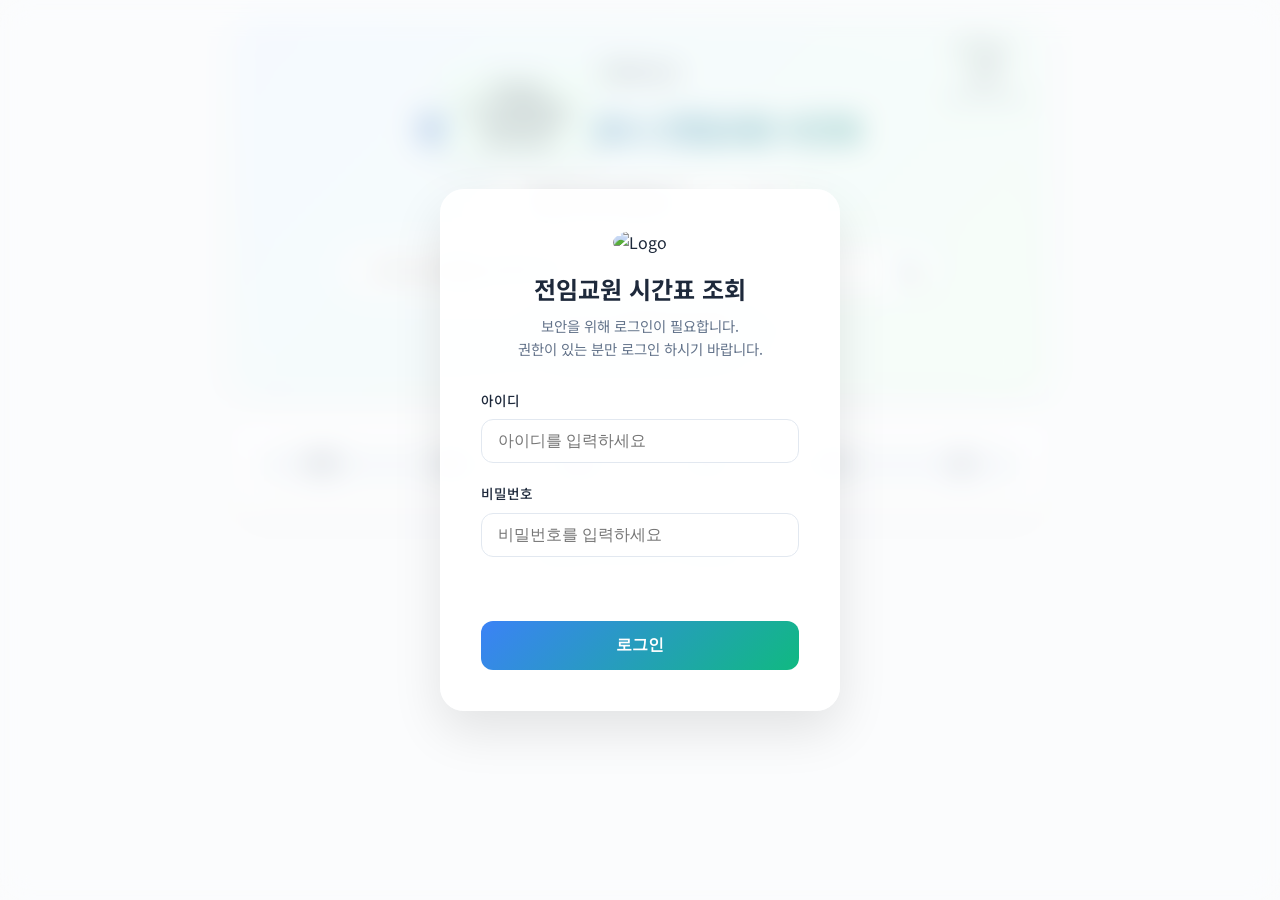
==== index.html @ 0ac0e01c "Relocate logout button to footer" ====
<!DOCTYPE html>
<html lang="ko">

<head>
    <meta charset="UTF-8">
    <meta name="viewport" content="width=device-width, initial-scale=1.0">
    <title>한세대학교 2026-1 전임교원 시간표</title>
    <link rel="stylesheet" href="style.css">
    <!-- Google Fonts: Noto Sans KR -->
    <link rel="preconnect" href="https://fonts.googleapis.com">
    <link rel="preconnect" href="https://fonts.gstatic.com" crossorigin>
    <link href="https://fonts.googleapis.com/css2?family=Noto+Sans+KR:wght@300;400;500;700&display=swap"
        rel="stylesheet">
    <script src="https://cdn.sheetjs.com/xlsx-latest/package/dist/xlsx.full.min.js"></script>
    <!-- Supabase JS Library -->
    <script src="https://cdn.jsdelivr.net/npm/@supabase/supabase-js@2"></script>
</head>

<body>
    <div class="app-container">
        <header>
            <div class="logo-wrapper">
                <div class="logo-container">
                    <div class="speech-bubble">안녕하세요.<br>저는 '한비(韓飛)'예요.<br>교수님들 시간표를<br>알려드릴께요.</div>
                    <img src="hanbi.gif" alt="한비 로고" class="logo">
                </div>
                <div class="qr-container" style="display: flex; flex-direction: column; align-items: center;">
                    <a href="committee.html" id="adminControls" style="display: none; font-size: 0.9rem; color: #2563eb; text-decoration: none; margin-bottom: 5px; font-weight: bold;">
                        ⚙️ Setting
                    </a>
                    <img src="https://api.qrserver.com/v1/create-qr-code/?size=100x100&data=https://prof-time-table.vercel.app/"
                        alt="QR 코드" class="qr-code">
                    <span>Scan for Live URL</span>
                </div>
            </div>
            <h1>한세대학교 2026-1 전임교원 시간표</h1>
            <div class="committee-select-wrapper">
                <div class="custom-select" id="committeeSelectContainer">
                    <div class="select-trigger" id="selectTrigger">-- 위원회 선택 (전체보기) --</div>
                    <div class="select-options" id="committeeOptions">
                        <!-- 옵션들이 여기에 생성됩니다 -->
                    </div>
                </div>
            </div>
            <div class="search-wrapper">
                <input type="text" id="nameSearch" placeholder="교수님 성함을 입력하세요" autocomplete="off">
                <div class="search-icon">🔍</div>
            </div>
            <p class="search-info">※ 한 칸 띄고 이름을 계속 입력하면,<br>여러 교수님이 검색됩니다.</p>

        </header>

        <main>
            <div class="table-container">
                <table id="timetable">
                    <thead>
                        <tr>
                            <th class="period-th">시간</th>
                            <th>월</th>
                            <th>화</th>
                            <th>수</th>
                            <th>목</th>
                            <th>금</th>
                        </tr>
                    </thead>
                    <tbody id="timetableBody">
                        <!-- Content will be generated by JavaScript -->
                    </tbody>
                </table>
            </div>
        </main>

        <footer>
            <button id="logoutBtn" class="logout-btn" style="display: none;">로그아웃</button>
            <p>All rights reserved Kim Young-Sam.</p>
        </footer>
    </div>

    <!-- Login Overlay -->
    <div id="loginOverlay" class="login-overlay">
        <div class="login-card">
            <div class="login-header">
                <img src="hanbi.gif" alt="Logo" class="login-logo">
                <h2>전임교원 시간표 조회</h2>
                <p>보안을 위해 로그인이 필요합니다.<br>권한이 있는 분만 로그인 하시기 바랍니다.</p>
            </div>
            <form id="loginForm">
                <div class="input-group">
                    <label for="username">아이디</label>
                    <input type="text" id="username" placeholder="아이디를 입력하세요" required>
                </div>
                <div class="input-group">
                    <label for="password">비밀번호</label>
                    <input type="password" id="password" placeholder="비밀번호를 입력하세요" required>
                </div>
                <div id="loginError" class="login-error"></div>
                <button type="submit" class="login-submit">로그인</button>
            </form>
        </div>
    </div>

    <script>
        // Cache busting for data.js
        document.write('<script src="data.js?v=' + new Date().getTime() + '"><\/script>');
    </script>
    <script src="script.js"></script>
</body>

</html>
---- style.css ----
:root {
    --primary-color: #3b82f6;
    --secondary-color: #10b981;
    --bg-color: #f8fafc;
    --card-bg: #ffffff;
    --text-main: #1e293b;
    --text-muted: #64748b;
    --border-color: #e2e8f0;
    --highlight-bg: #dcfce7;
    --highlight-text: #15803d;
    --header-bg: linear-gradient(135deg, #eff6ff 0%, #f0fdf4 100%);
}

* {
    margin: 0;
    padding: 0;
    box-sizing: border-box;
}

body {
    font-family: 'Noto Sans KR', sans-serif;
    background-color: var(--bg-color);
    color: var(--text-main);
    line-height: 1.6;
}

.app-container {
    max-width: 850px;
    margin: 0 auto;
    padding: 20px;
}

header {
    text-align: center;
    padding: 40px 20px;
    background: var(--header-bg);
    border-radius: 24px;
    margin-bottom: 30px;
    box-shadow: 0 4px 20px rgba(0, 0, 0, 0.05);
}

.logo-wrapper {
    position: relative; /* For absolute positioning of QR */
    display: flex;
    justify-content: center;
    align-items: center;
    max-width: 800px;
    margin: 0 auto 20px;
}

.logo-container {
    flex: 0 0 auto;
    position: relative; /* For speech bubble positioning */
}

.logo {
    width: 130px;
    height: auto;
    border-radius: 50%;
    animation: bounce 2s infinite ease-in-out;
    position: relative;
    z-index: 2;
}

.speech-bubble {
    position: absolute;
    right: 110%; /* Move to the left of the logo */
    top: 10px;
    background: #ecfdf5; /* Light emerald green */
    border-radius: 18px;
    padding: 10px 16px;
    width: max-content;
    max-width: 180px;
    font-size: 0.75rem; /* Smaller font */
    font-weight: 500;
    color: var(--text-main);
    box-shadow: 0 10px 25px rgba(0, 0, 0, 0.08);
    text-align: center;
    line-height: 1.4;
    animation: float 3s infinite ease-in-out;
    z-index: 1;
    border: 1px solid rgba(16, 185, 129, 0.15); /* Tinted border */
}

.speech-bubble::after {
    content: '';
    position: absolute;
    right: -10px;
    top: 20px;
    width: 0;
    height: 0;
    border-top: 10px solid transparent;
    border-bottom: 10px solid transparent;
    border-left: 10px solid #ecfdf5;
}

@keyframes float {
    0%, 100% { transform: translateY(0) translateX(0); }
    50% { transform: translateY(-5px) translateX(-2px); }
}

.qr-container {
    position: absolute;
    right: 0;
    display: flex;
    flex-direction: column;
    align-items: center;
    gap: 2px;
}

.qr-code {
    width: 50px;
    height: 50px;
}

.qr-container span {
    font-size: 0.6rem;
    color: var(--text-muted);
}

@keyframes bounce {
    0%, 100% { transform: translateY(0); }
    50% { transform: translateY(-10px); }
}

h1 {
    font-size: 1.8rem;
    font-weight: 700;
    margin-bottom: 25px;
    background: linear-gradient(90deg, #1d4ed8, #059669);
    -webkit-background-clip: text;
    background-clip: text;
    -webkit-text-fill-color: transparent;
}

.search-wrapper {
    position: relative;
    max-width: 600px;
    margin: 0 auto 10px;
}

.committee-select-wrapper {
    max-width: 300px;
    margin: 0 auto 15px;
    position: relative;
    z-index: 1000;
}

.custom-select {
    position: relative;
    width: 100%;
    font-family: inherit;
}

.select-trigger {
    padding: 12px 20px;
    border: 1.5px solid var(--border-color);
    border-radius: 12px;
    font-size: 1rem;
    background-color: #fff;
    cursor: pointer;
    transition: all 0.3s ease;
    display: flex;
    justify-content: space-between;
    align-items: center;
}

.select-trigger::after {
    content: '▼';
    font-size: 0.8rem;
    color: var(--text-muted);
    transition: transform 0.3s ease;
}

.custom-select.open .select-trigger::after {
    transform: rotate(180deg);
}

.custom-select.open .select-trigger {
    border-color: var(--primary-color);
    box-shadow: 0 0 0 4px rgba(59, 130, 246, 0.1);
}

.select-options {
    position: absolute;
    top: calc(100% + 5px);
    left: 0;
    right: 0;
    background: #fff;
    border: 1px solid var(--border-color);
    border-radius: 12px;
    box-shadow: 0 10px 25px rgba(0, 0, 0, 0.1);
    max-height: 300px;
    overflow-y: auto;
    display: none;
    z-index: 1001;
    animation: fadeIn 0.2s ease-out;
}

@keyframes fadeIn {
    from { opacity: 0; transform: translateY(-10px); }
    to { opacity: 1; transform: translateY(0); }
}

.custom-select.open .select-options {
    display: block;
}

.select-option {
    padding: 12px 20px;
    cursor: pointer;
    transition: background 0.2s;
    font-size: 0.95rem;
    text-align: left;
}

.select-option:hover {
    background-color: #f1f5f9;
}

.select-option.active {
    background-color: #eff6ff;
    color: var(--primary-color);
    font-weight: 500;
}

.select-option:first-child { border-top-left-radius: 12px; border-top-right-radius: 12px; }
.select-option:last-child { border-bottom-left-radius: 12px; border-bottom-right-radius: 12px; }

#nameSearch {
    width: 100%;
    padding: 15px 25px;
    padding-right: 50px;
    border: 2px solid var(--border-color);
    border-radius: 50px;
    font-size: 1.1rem;
    outline: none;
    transition: all 0.3s ease;
    background: rgba(255, 255, 255, 0.8);
    backdrop-filter: blur(10px);
}

#nameSearch:focus {
    border-color: var(--primary-color);
    box-shadow: 0 0 15px rgba(59, 130, 246, 0.2);
    transform: translateY(-2px);
}

.search-icon {
    position: absolute;
    right: 20px;
    top: 50%;
    transform: translateY(-50%);
    font-size: 1.2rem;
    color: var(--text-muted);
}

.search-info {
    margin-top: 12px;
    font-size: 0.85rem;
    color: var(--text-muted);
    font-weight: 400;
}

main {
    background: var(--card-bg);
    border-radius: 20px;
    padding: 20px;
    box-shadow: 0 10px 30px rgba(0, 0, 0, 0.03);
    overflow-x: auto;
}

.table-container {
    width: 100%;
}

table {
    width: auto;
    margin: 0 auto;
    border-collapse: separate;
    border-spacing: 0;
}

th {
    background: #f1f5f9;
    padding: 6px;
    font-weight: 500;
    text-align: center;
    border-bottom: 2px solid var(--border-color);
    border-right: 1px solid var(--border-color);
    position: sticky;
    top: 0;
}

th:first-child { border-top-left-radius: 12px; }
th:last-child { 
    border-top-right-radius: 12px;
    border-right: none; 
}

.period-th {
    width: 1%;
    white-space: nowrap;
    text-align: center;
    padding: 5px 1px;
}

.period-cell {
    width: 1%;
    padding: 2px 1px !important;
    text-align: center;
    vertical-align: middle;
}

.p-num {
    font-size: 0.8rem;
    font-weight: 700;
    line-height: 1.1;
    display: block;
    white-space: nowrap;
}

.p-time {
    font-size: 0.65rem;
    font-weight: 400;
    color: var(--text-muted);
    line-height: 1.1;
    display: block;
    white-space: nowrap;
}

th, td {
    width: 1%; /* Force columns to shrink down to their contents */
}

th:not(.period-th), td:not(.period-cell) {
    min-width: 22px; /* Narrowing down by half */
}

td {
    padding: 1px;
    text-align: center;
    border-bottom: 1px solid var(--border-color);
    border-right: 1px solid var(--border-color);
    font-size: 0.8rem;
    vertical-align: middle;
}

/* Dynamic width cell content */
td:not(.period-cell) .cell-content {
    display: grid;
    grid-template-columns: repeat(2, min-content);
    gap: 2px;
    justify-content: center;
    align-items: center;
    margin: 0 auto;
    width: max-content; /* Shrink to content */
    min-width: 22px; /* Narrowing down by half */
}

td:last-child {
    border-right: none;
}

.period-cell {
    font-weight: 700;
    background: #f8fafc;
    color: var(--primary-color);
}

/* Row styling for readability */
.gray-row td {
    background-color: #f1f5f9;
}

.gray-row .period-cell {
    background-color: #e2e8f0;
}

.lunch-row td {
    background-color: #fff9c4; /* Light yellow */
}

.lunch-row .period-cell {
    background-color: #fff176; /* Slightly darker yellow for period cell */
}

.name-tag {
    display: inline-block; /* Fixed width removed */
    width: auto;
    padding: 1px; /* 1 pixel 여백 */
    margin: 1px;
    border-radius: 2px;
    background: #f1f5f9;
    color: var(--text-muted);
    transition: all 0.2s ease;
    font-size: 0.75rem;
    text-align: center;
    border: 1px solid transparent;
    line-height: 1.1;
    white-space: nowrap;
}

.name-tag.active {
    background: var(--highlight-bg);
    color: var(--highlight-text);
    font-weight: 700;
    transform: scale(1.1);
    box-shadow: 0 2px 8px rgba(0, 0, 0, 0.1);
}

.hidden-name {
    display: none;
}

footer {
    text-align: center;
    padding: 40px;
    color: var(--text-muted);
    font-size: 0.85rem;
}

/* Scrollbar styling */
::-webkit-scrollbar {
    width: 8px;
    height: 8px;
}
::-webkit-scrollbar-track {
    background: #f1f5f9;
}
::-webkit-scrollbar-thumb {
    background: #cbd5e1;
    border-radius: 10px;
}
::-webkit-scrollbar-thumb:hover {
    background: #94a3b8;
}

@media (max-width: 768px) {
    header { padding: 30px 15px; }
    h1 { font-size: 1.5rem; }
    #nameSearch { padding: 12px 20px; font-size: 1rem; }

    .logo {
        width: 100px; /* Smaller logo for more space */
    }

    .speech-bubble {
        right: 105%; /* Position to the left */
        top: 0;
        transform: none;
        max-width: 140px;
        font-size: 0.65rem;
        padding: 8px 12px;
        background: #ecfdf5;
        animation: float 3s infinite ease-in-out;
    }

    .speech-bubble::after {
        right: -8px;
        top: 15px;
        transform: none;
        border-left: 8px solid #ecfdf5;
        border-top: 8px solid transparent;
        border-bottom: 8px solid transparent;
        border-right: none;
    }

    /* Shift logo container slightly to the right to prevent left overflow */
    .logo-container {
        transform: translateX(20px);
    }
}

@keyframes floatMobile {
    0%, 100% { transform: translateY(0); }
    50% { transform: translateY(-5px); }
}

/* Login Overlay */
.login-overlay {
    position: fixed;
    top: 0;
    left: 0;
    width: 100%;
    height: 100%;
    background: rgba(255, 255, 255, 0.4);
    backdrop-filter: blur(15px);
    -webkit-backdrop-filter: blur(15px);
    display: flex;
    justify-content: center;
    align-items: center;
    z-index: 9999;
    transition: opacity 0.5s ease, visibility 0.5s ease;
}

.login-overlay.hidden {
    opacity: 0;
    visibility: hidden;
    pointer-events: none;
}

.login-card {
    background: rgba(255, 255, 255, 0.9);
    padding: 40px;
    border-radius: 24px;
    box-shadow: 0 20px 50px rgba(0, 0, 0, 0.1);
    width: 100%;
    max-width: 400px;
    text-align: center;
    border: 1px solid rgba(255, 255, 255, 0.3);
    animation: slideUp 0.6s cubic-bezier(0.16, 1, 0.3, 1);
}

@keyframes slideUp {
    from { transform: translateY(30px); opacity: 0; }
    to { transform: translateY(0); opacity: 1; }
}

.login-header h2 {
    margin: 15px 0 5px;
    font-size: 1.5rem;
    color: var(--text-main);
}

.login-header p {
    color: var(--text-muted);
    font-size: 0.9rem;
    margin-bottom: 30px;
}

.login-logo {
    width: 70px;
    height: auto;
    border-radius: 50%;
}

.input-group {
    text-align: left;
    margin-bottom: 20px;
}

.input-group label {
    display: block;
    margin-bottom: 8px;
    font-size: 0.85rem;
    font-weight: 500;
    color: var(--text-main);
}

.input-group input {
    width: 100%;
    padding: 12px 16px;
    border: 1.5px solid var(--border-color);
    border-radius: 12px;
    font-size: 1rem;
    outline: none;
    transition: all 0.3s ease;
    background: #fff;
}

.input-group input:focus {
    border-color: var(--primary-color);
    box-shadow: 0 0 0 4px rgba(59, 130, 246, 0.1);
}

.login-submit {
    width: 100%;
    padding: 14px;
    border: none;
    border-radius: 12px;
    background: linear-gradient(135deg, var(--primary-color), var(--secondary-color));
    color: white;
    font-size: 1rem;
    font-weight: 600;
    cursor: pointer;
    transition: all 0.3s ease;
    margin-top: 10px;
}

.login-submit:hover {
    transform: translateY(-2px);
    box-shadow: 0 8px 20px rgba(59, 130, 246, 0.3);
}

.login-submit:active {
    transform: translateY(0);
}

.login-error {
    color: #ef4444;
    font-size: 0.85rem;
    margin-bottom: 15px;
    height: 1.2rem;
}

/* Logout Button */
.logout-btn {
    position: relative;
    padding: 8px 24px;
    border: 1px solid var(--border-color);
    border-radius: 20px;
    background: #fff;
    color: var(--text-muted);
    font-size: 0.85rem;
    cursor: pointer;
    transition: all 0.2s ease;
    display: block;
    margin: 0 auto 20px;
}

.logout-btn:hover {
    background: #fee2e2;
    color: #ef4444;
    border-color: #fca5a5;
}

@media (max-width: 480px) {
    .login-card {
        padding: 30px 20px;
        margin: 15px;
    }
}

/* Excel Upload Button */
.upload-label {
    display: inline-block;
    padding: 10px 20px;
    background: #217346; /* Excel Green */
    color: white;
    border-radius: 8px;
    cursor: pointer;
    font-size: 0.9rem;
    font-weight: 500;
    transition: all 0.3s ease;
    box-shadow: 0 4px 6px rgba(0,0,0,0.1);
    margin-bottom: 10px;
}

.upload-label:hover {
    background: #1a5c38;
    transform: translateY(-2px);
    box-shadow: 0 6px 12px rgba(0,0,0,0.15);
}

.upload-label:active {
    transform: translateY(0);
}
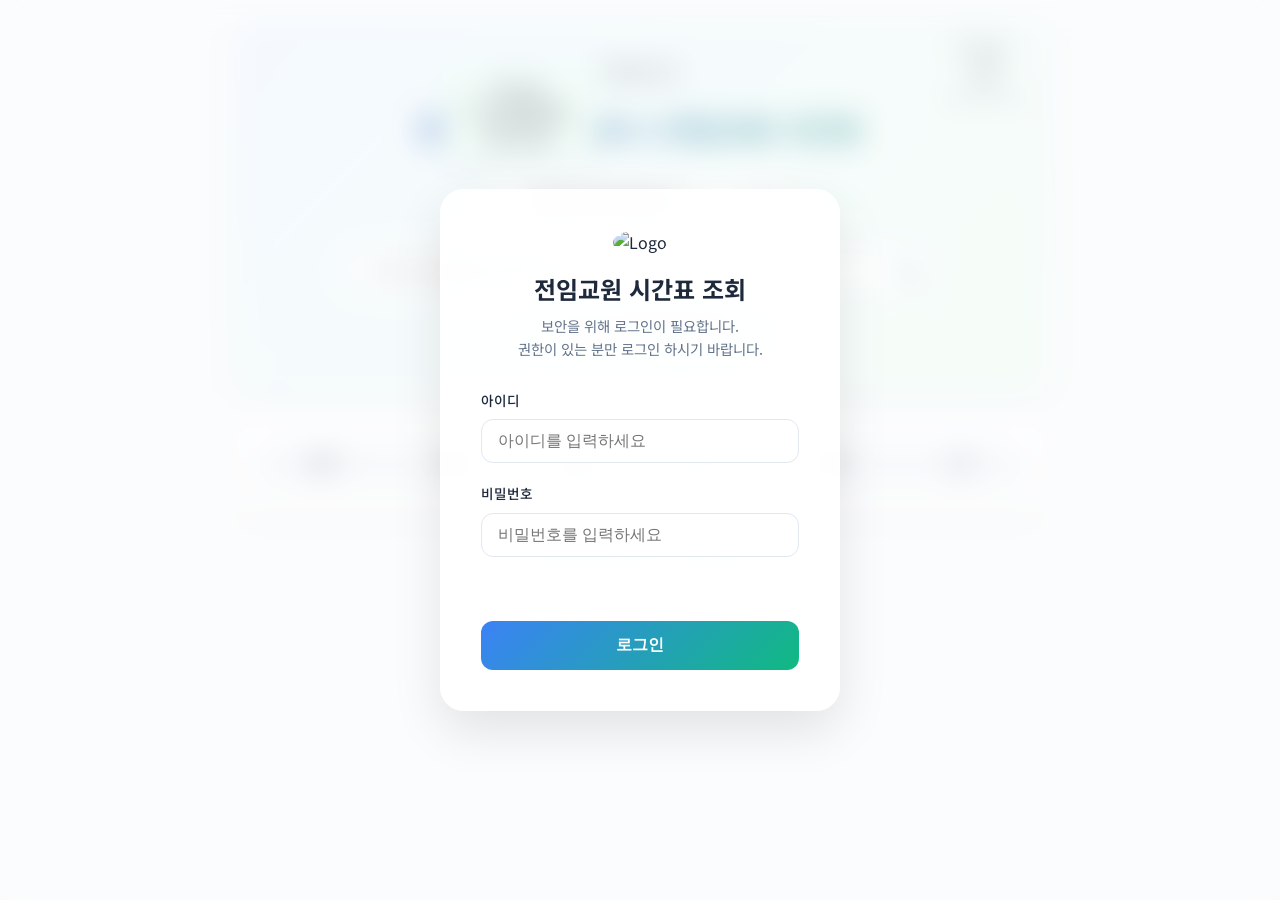
==== commit 504656d4: "Update footer branding to 미래전략 TFT / AX혁신분과" ====
--- a/index.html
+++ b/index.html
@@ -72,7 +72,7 @@
 
         <footer>
             <button id="logoutBtn" class="logout-btn" style="display: none;">로그아웃</button>
-            <p>All rights reserved Kim Young-Sam.</p>
+            <p>Made by 미래전략 TFT / AX혁신분과</p>
         </footer>
     </div>
 
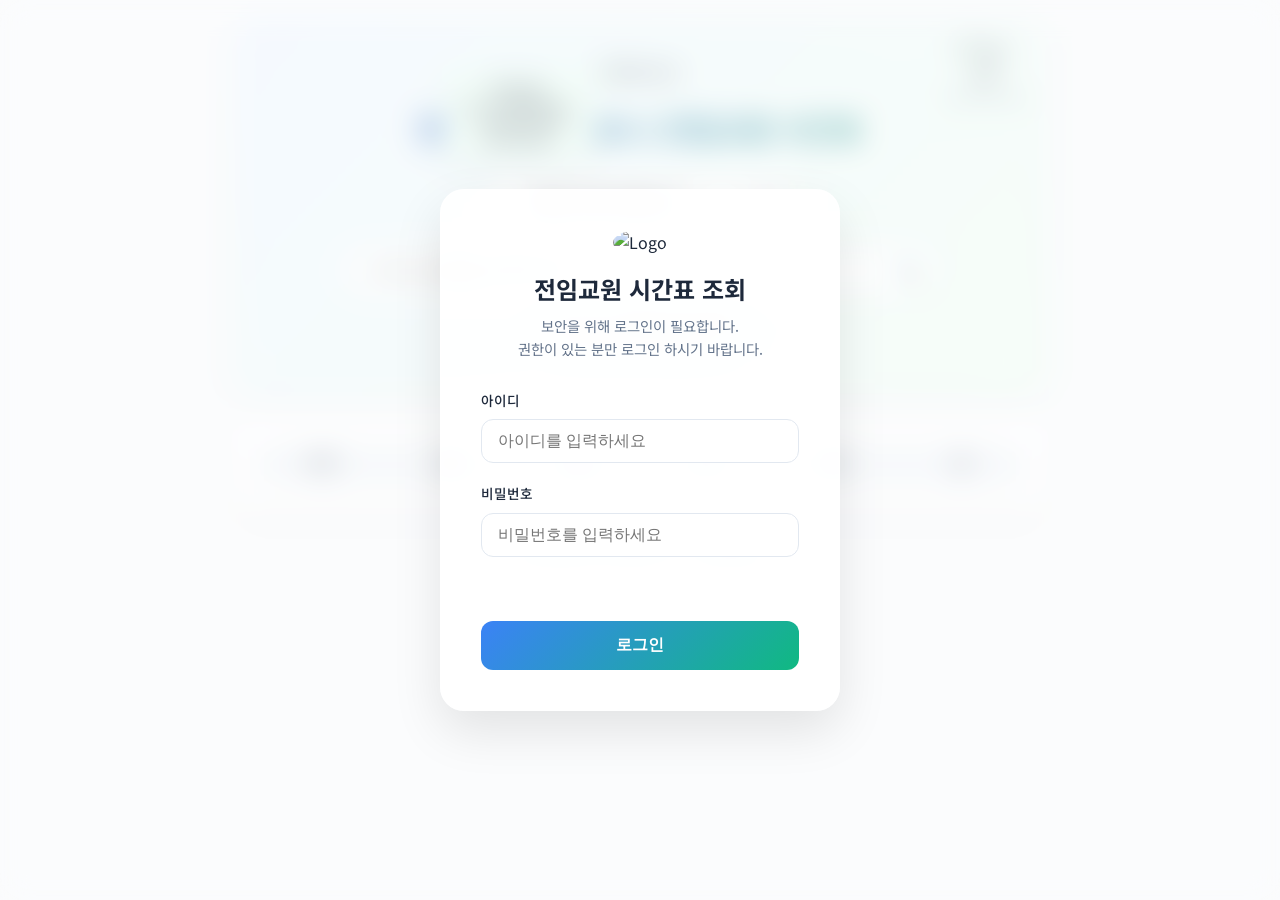
==== commit 45125159: "Update footer branding to Developed by" ====
--- a/index.html
+++ b/index.html
@@ -72,7 +72,7 @@
 
         <footer>
             <button id="logoutBtn" class="logout-btn" style="display: none;">로그아웃</button>
-            <p>Made by 미래전략 TFT / AX혁신분과</p>
+            <p>Developed by 미래전략 TFT / AX혁신분과</p>
         </footer>
     </div>
 
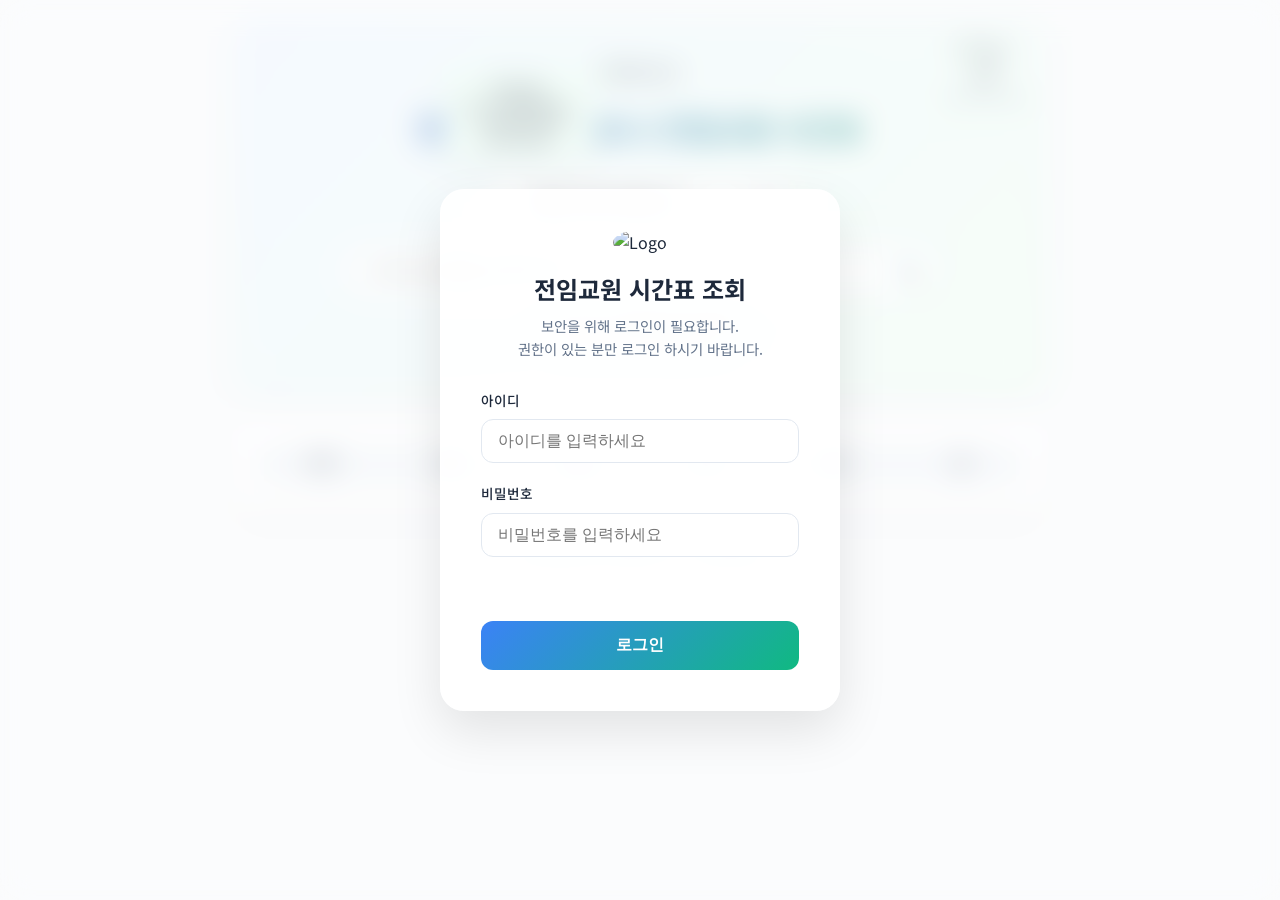
==== commit 53ff44ce: "Update title and heading for 2026-2 semester" ====
--- a/index.html
+++ b/index.html
@@ -4,16 +4,17 @@
 <head>
     <meta charset="UTF-8">
     <meta name="viewport" content="width=device-width, initial-scale=1.0">
-    <title>한세대학교 2026-1 전임교원 시간표</title>
+    <title>한세대학교 2026-2 전임교원 시간표</title>
     <link rel="stylesheet" href="style.css">
     <!-- Google Fonts: Noto Sans KR -->
     <link rel="preconnect" href="https://fonts.googleapis.com">
     <link rel="preconnect" href="https://fonts.gstatic.com" crossorigin>
     <link href="https://fonts.googleapis.com/css2?family=Noto+Sans+KR:wght@300;400;500;700&display=swap"
         rel="stylesheet">
-    <script src="https://cdn.sheetjs.com/xlsx-latest/package/dist/xlsx.full.min.js"></script>
-    <!-- Supabase JS Library -->
     <script src="https://cdn.jsdelivr.net/npm/@supabase/supabase-js@2"></script>
+    <script src="https://cdn.sheetjs.com/xlsx-0.20.3/package/dist/xlsx.full.min.js"
+        integrity="sha384-EnyY0/GSHQGSxSgMwaIPzSESbqoOLSexfnSMN2AP+39Ckmn92stwABZynq1JyzdT"
+        crossorigin="anonymous"></script>
 </head>
 
 <body>
@@ -25,7 +26,8 @@
                     <img src="hanbi.gif" alt="한비 로고" class="logo">
                 </div>
                 <div class="qr-container" style="display: flex; flex-direction: column; align-items: center;">
-                    <a href="committee.html" id="adminControls" style="display: none; font-size: 0.9rem; color: #2563eb; text-decoration: none; margin-bottom: 5px; font-weight: bold;">
+                    <a href="committee.html" id="adminControls"
+                        style="display: none; font-size: 0.9rem; color: #2563eb; text-decoration: none; margin-bottom: 5px; font-weight: bold;">
                         ⚙️ Setting
                     </a>
                     <img src="https://api.qrserver.com/v1/create-qr-code/?size=100x100&data=https://prof-time-table.vercel.app/"
@@ -33,7 +35,7 @@
                     <span>Scan for Live URL</span>
                 </div>
             </div>
-            <h1>한세대학교 2026-1 전임교원 시간표</h1>
+            <h1>한세대학교 2026-2 전임교원 시간표</h1>
             <div class="committee-select-wrapper">
                 <div class="custom-select" id="committeeSelectContainer">
                     <div class="select-trigger" id="selectTrigger">-- 위원회 선택 (전체보기) --</div>
@@ -99,11 +101,8 @@
         </div>
     </div>
 
-    <script>
-        // Cache busting for data.js
-        document.write('<script src="data.js?v=' + new Date().getTime() + '"><\/script>');
-    </script>
+    <!-- data.js is removed for security (static data exposure). Data is now fetched via Supabase. -->
     <script src="script.js"></script>
 </body>
 
-</html>+</html>
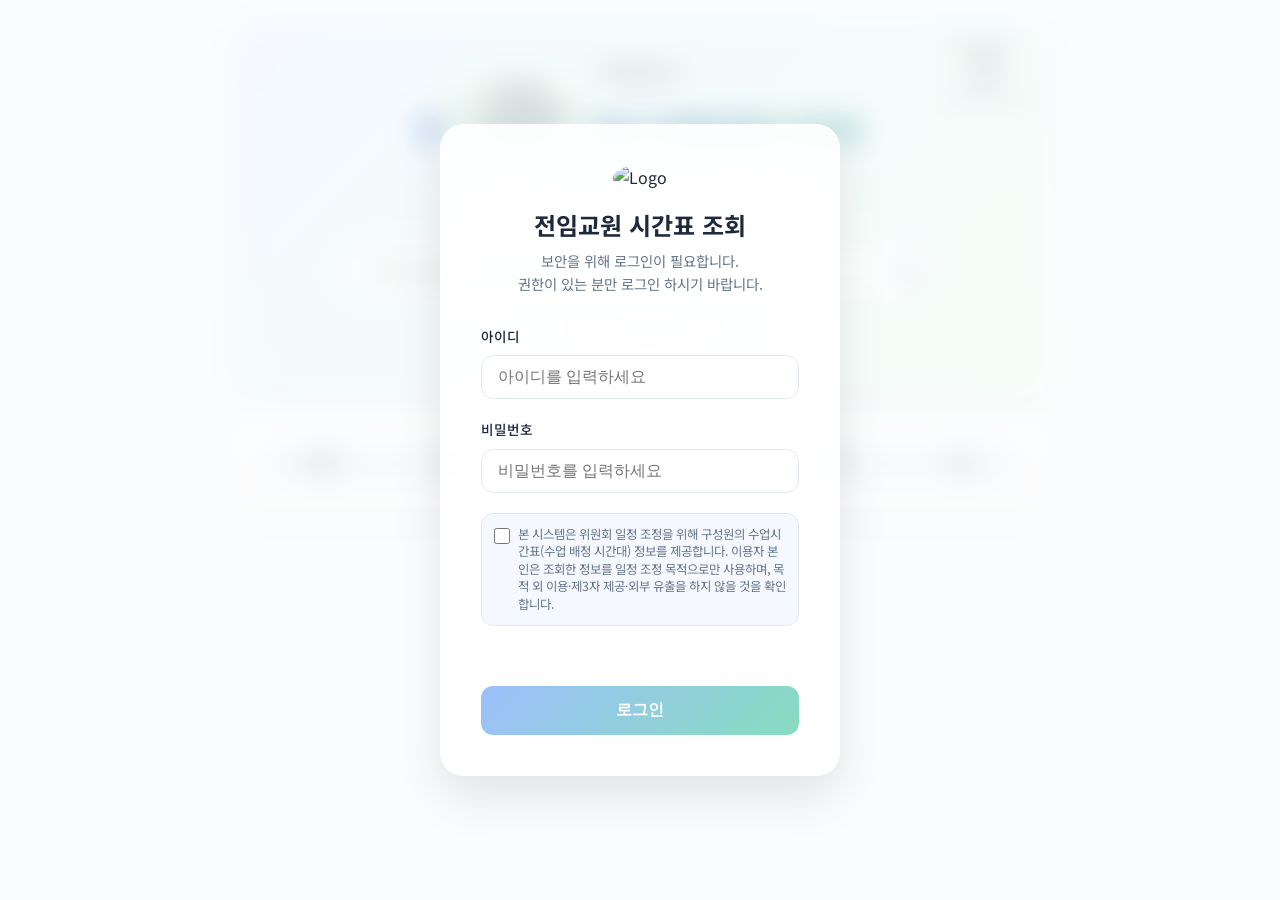
==== commit 17b4a9af: "Add login consent checkbox and usage notice for timetable data Require users to agree to a data-usag" ====
--- a/index.html
+++ b/index.html
@@ -72,6 +72,10 @@
             </div>
         </main>
 
+        <p id="usageNotice" class="usage-notice" style="display: none;">
+            본 시스템에서 제공하는 구성원 수업시간표 정보는 위원회 등 교내 회의 일정 조정을 위한 참고 목적으로만 제공됩니다. 제공되는 정보는 수업이 배정된 시간대에 한정되며, 강의실 위치 및 수업 내용 등 그 외의 정보는 포함하지 않습니다.
+        </p>
+
         <footer>
             <button id="logoutBtn" class="logout-btn" style="display: none;">로그아웃</button>
             <p>Developed by 미래전략 TFT / AX혁신분과</p>
@@ -95,8 +99,15 @@
                     <label for="password">비밀번호</label>
                     <input type="password" id="password" placeholder="비밀번호를 입력하세요" required>
                 </div>
+                <div class="agreement-group">
+                    <label class="agreement-label">
+                        <input type="checkbox" id="agreeCheckbox">
+                        <span>본 시스템은 위원회 일정 조정을 위해 구성원의 수업시간표(수업 배정 시간대) 정보를 제공합니다.
+                            이용자 본인은 조회한 정보를 일정 조정 목적으로만 사용하며, 목적 외 이용·제3자 제공·외부 유출을 하지 않을 것을 확인합니다.</span>
+                    </label>
+                </div>
                 <div id="loginError" class="login-error"></div>
-                <button type="submit" class="login-submit">로그인</button>
+                <button type="submit" class="login-submit" id="loginSubmitBtn" disabled>로그인</button>
             </form>
         </div>
     </div>
--- a/style.css
+++ b/style.css
@@ -594,6 +594,54 @@
     height: 1.2rem;
 }
 
+.agreement-group {
+    text-align: left;
+    margin-bottom: 15px;
+    padding: 12px;
+    background: rgba(59, 130, 246, 0.05);
+    border: 1px solid var(--border-color);
+    border-radius: 12px;
+}
+
+.agreement-label {
+    display: flex;
+    align-items: flex-start;
+    gap: 8px;
+    cursor: pointer;
+}
+
+.agreement-label input[type="checkbox"] {
+    flex-shrink: 0;
+    width: 16px;
+    height: 16px;
+    margin-top: 2px;
+    accent-color: var(--primary-color);
+    cursor: pointer;
+}
+
+.agreement-label span {
+    font-size: 0.78rem;
+    line-height: 1.4;
+    color: var(--text-muted);
+}
+
+.login-submit:disabled {
+    opacity: 0.5;
+    cursor: not-allowed;
+    transform: none;
+    box-shadow: none;
+}
+
+.usage-notice {
+    text-align: left;
+    font-size: 0.78rem;
+    line-height: 1.5;
+    color: var(--text-muted);
+    margin: 20px auto 10px;
+    padding: 10px 16px;
+    max-width: 800px;
+}
+
 /* Logout Button */
 .logout-btn {
     position: relative;
